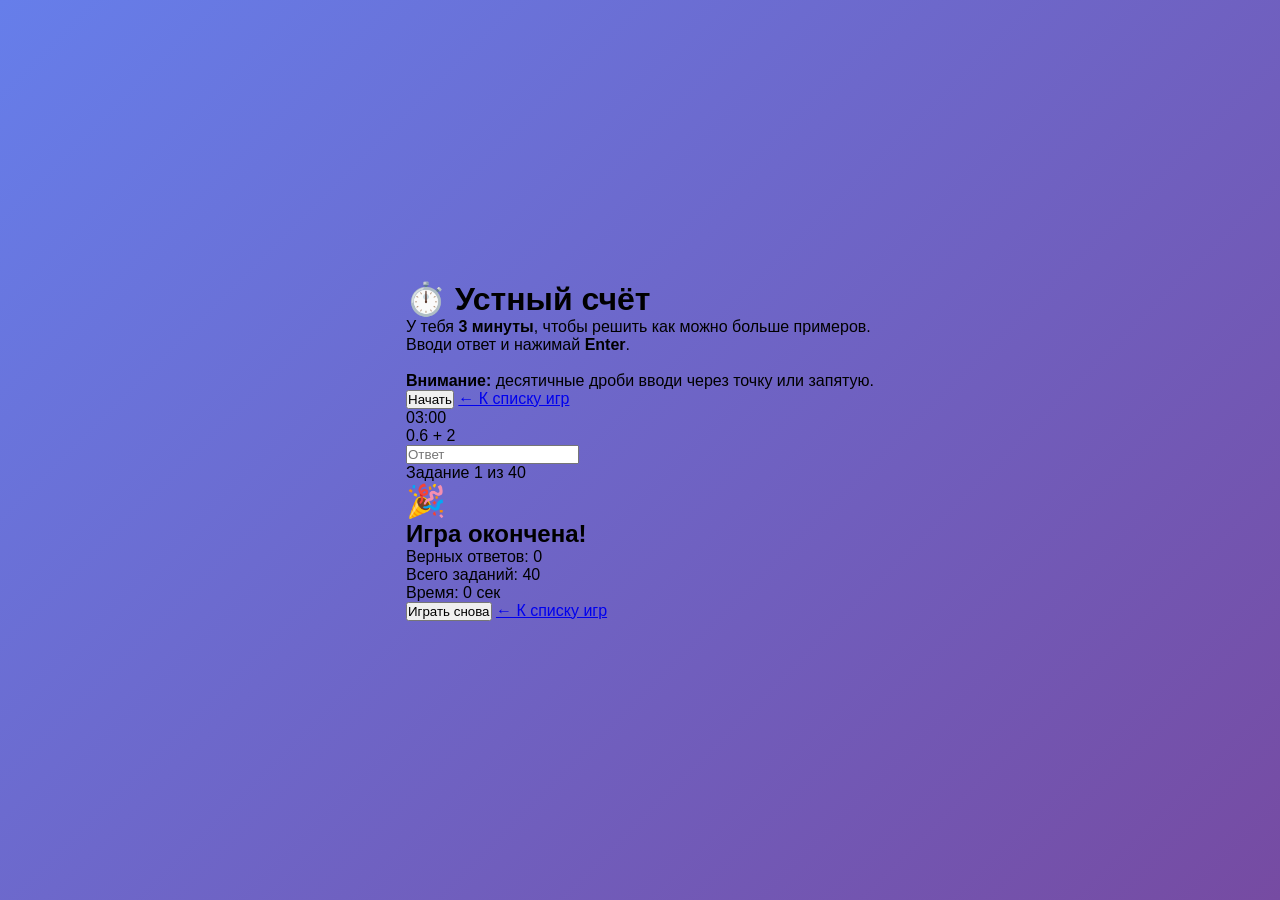
==== games/mental-count.html @ 479f4a2e "Create mental-count.html" ====
<!DOCTYPE html>
<html lang="ru">
<head>
    <meta charset="UTF-8">
    <meta name="viewport" content="width=device-width, initial-scale=1.0">
    <title>Устный счёт | 7 класс</title>
    <link rel="stylesheet" href="../style.css">
    <link rel="stylesheet" href="mental-count.css">
</head>
<body>
    <div class="game-container">

        <!-- Стартовый экран -->
        <div id="start-screen" class="screen active">
            <div class="start-card">
                <h1>⏱️ Устный счёт</h1>
                <p class="rules">
                    У тебя <b>3 минуты</b>, чтобы решить как можно больше примеров.<br>
                    Вводи ответ и нажимай <b>Enter</b>.<br><br>
                    <b>Внимание:</b> десятичные дроби вводи через точку или запятую.
                </p>
                <button id="start-btn" class="big-btn">Начать</button>
                <a href="../class7.html" class="back-link">← К списку игр</a>
            </div>
        </div>

        <!-- Игровой экран -->
        <div id="game-screen" class="screen">
            <div class="timer" id="timer">03:00</div>

            <div class="task-card" id="task-card">
                <div class="task-text" id="task-text">0.6 + 2</div>
            </div>

            <input type="text"
                   id="answer-input"
                   class="answer-input"
                   placeholder="Ответ"
                   autocomplete="off"
                   inputmode="text">

            <div class="progress-info">
                <span id="progress">Задание 1 из 40</span>
            </div>
        </div>

        <!-- Экран результата -->
        <div id="result-screen" class="screen">
            <div class="result-card">
                <h1 id="result-emoji">🎉</h1>
                <h2>Игра окончена!</h2>
                <p class="result-line">Верных ответов: <span id="correct-count">0</span></p>
                <p class="result-line">Всего заданий: <span id="total-count">40</span></p>
                <p class="result-line">Время: <span id="time-taken">0</span> сек</p>
                <button id="restart-btn" class="big-btn">Играть снова</button>
                <a href="../class7.html" class="back-link">← К списку игр</a>
            </div>
        </div>

    </div>

    <script src="mental-count.js"></script>
</body>
</html>
---- style.css ----
* {
    margin: 0;
    padding: 0;
    box-sizing: border-box;
    font-family: 'Segoe UI', Tahoma, sans-serif;
}

body {
    min-height: 100vh;
    background: linear-gradient(135deg, #667eea 0%, #764ba2 100%);
    display: flex;
    align-items: center;
    justify-content: center;
    padding: 20px;
}

.container {
    max-width: 1100px;
    width: 100%;
    text-align: center;
}

.main-title {
    font-size: 3rem;
    color: #fff;
    text-shadow: 3px 3px 0 rgba(0,0,0,0.2);
    margin-bottom: 10px;
}

.subtitle {
    color: #fff;
    font-size: 1.3rem;
    margin-bottom: 40px;
    opacity: 0.95;
}

.classes-grid {
    display: grid;
    grid-template-columns: repeat(auto-fit, minmax(160px, 1fr));
    gap: 20px;
    padding: 20px;
}

.class-card {
    background: #fff;
    border-radius: 20px;
    padding: 30px 15px;
    text-decoration: none;
    color: #333;
    box-shadow: 0 10px 30px rgba(0,0,0,0.2);
    transition: transform 0.25s, box-shadow 0.25s;
    position: relative;
    overflow: hidden;
}

.class-card:hover {
    transform: translateY(-8px) scale(1.03);
    box-shadow: 0 15px 40px rgba(0,0,0,0.3);
}

.class-number {
    font-size: 4rem;
    font-weight: 900;
    line-height: 1;
}

.class-label {
    font-size: 1.1rem;
    margin-top: 5px;
    opacity: 0.7;
}

/* Цвета для каждого класса */
.class-4 { border-bottom: 6px solid #ff6b6b; }
.class-4 .class-number { color: #ff6b6b; }

.class-5 { border-bottom: 6px solid #feca57; }
.class-5 .class-number { color: #feca57; }

.class-6 { border-bottom: 6px solid #48dbfb; }
.class-6 .class-number { color: #48dbfb; }

.class-7 { border-bottom: 6px solid #1dd1a1; }
.class-7 .class-number { color: #1dd1a1; }

.class-8 { border-bottom: 6px solid #a55eea; }
.class-8 .class-number { color: #a55eea; }

/* Страница списка игр */
.games-grid {
    display: grid;
    grid-template-columns: repeat(auto-fit, minmax(260px, 1fr));
    gap: 25px;
    margin-top: 30px;
}

.game-card {
    background: #fff;
    border-radius: 20px;
    padding: 30px 20px;
    text-decoration: none;
    color: #333;
    box-shadow: 0 10px 30px rgba(0,0,0,0.2);
    transition: transform 0.25s;
    display: flex;
    flex-direction: column;
    align-items: center;
    gap: 10px;
}

.game-card:hover {
    transform: translateY(-6px);
}

.game-emoji {
    font-size: 3.5rem;
}

.game-title {
    font-size: 1.4rem;
    font-weight: 700;
}

.game-desc {
    font-size: 0.95rem;
    opacity: 0.7;
    text-align: center;
}

.back-btn {
    display: inline-block;
    margin-top: 30px;
    padding: 12px 30px;
    background: rgba(255,255,255,0.2);
    color: #fff;
    text-decoration: none;
    border-radius: 30px;
    border: 2px solid #fff;
    font-weight: 600;
    transition: background 0.25s;
}

.back-btn:hover {
    background: rgba(255,255,255,0.35);
}
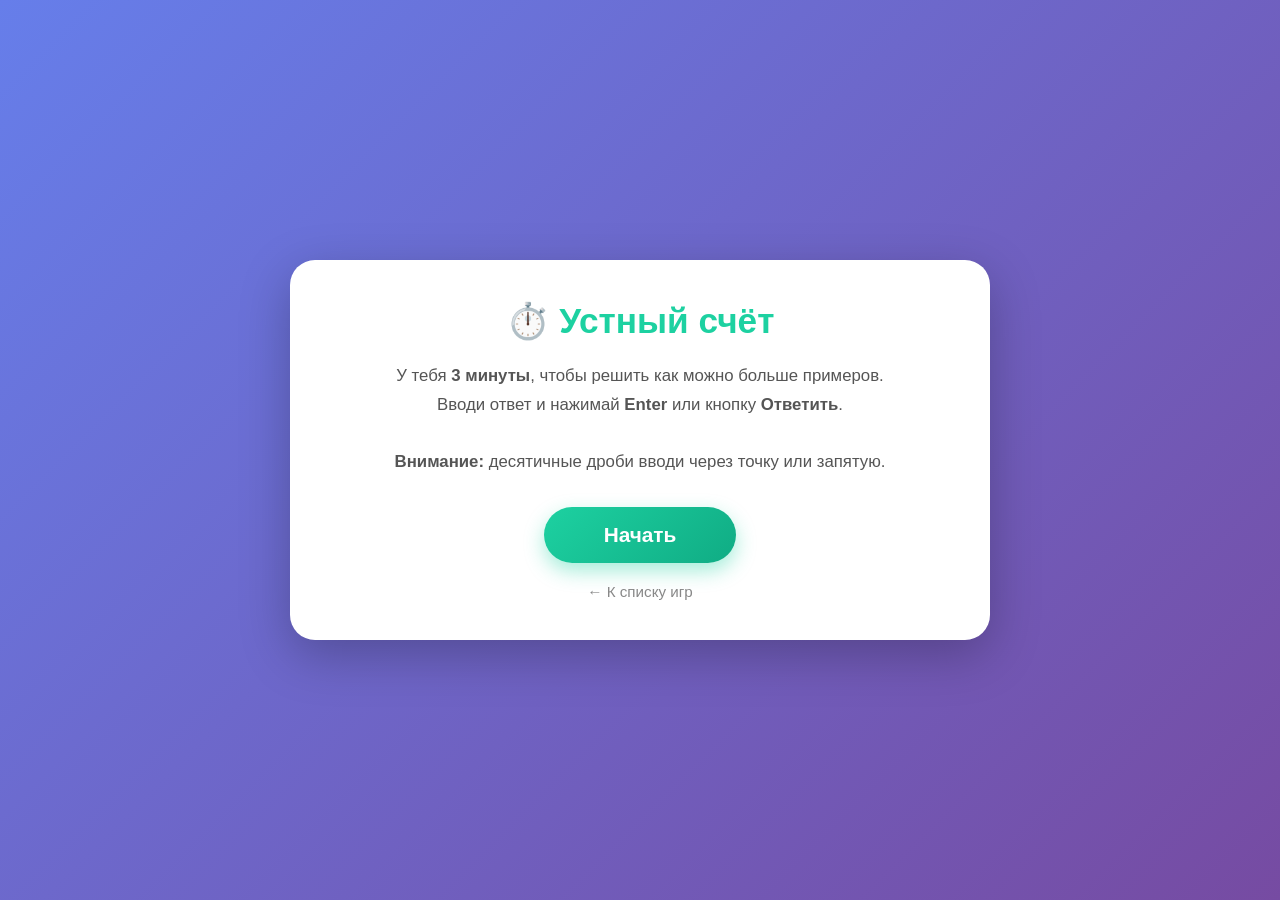
==== commit 9e65db8f: "Update mental-count.html" ====
--- a/games/mental-count.html
+++ b/games/mental-count.html
@@ -16,7 +16,7 @@
                 <h1>⏱️ Устный счёт</h1>
                 <p class="rules">
                     У тебя <b>3 минуты</b>, чтобы решить как можно больше примеров.<br>
-                    Вводи ответ и нажимай <b>Enter</b>.<br><br>
+                    Вводи ответ и нажимай <b>Enter</b> или кнопку <b>Ответить</b>.<br><br>
                     <b>Внимание:</b> десятичные дроби вводи через точку или запятую.
                 </p>
                 <button id="start-btn" class="big-btn">Начать</button>
@@ -38,6 +38,8 @@
                    placeholder="Ответ"
                    autocomplete="off"
                    inputmode="text">
+
+            <button id="submit-btn" class="submit-btn">Ответить</button>
 
             <div class="progress-info">
                 <span id="progress">Задание 1 из 40</span>
--- a/games/mental-count.css
+++ b/games/mental-count.css
@@ -0,0 +1,187 @@
+.game-container {
+    max-width: 700px;
+    width: 100%;
+    margin: 0 auto;
+}
+
+.screen {
+    display: none;
+}
+
+.screen.active {
+    display: block;
+    animation: fadeIn 0.4s ease;
+}
+
+@keyframes fadeIn {
+    from { opacity: 0; transform: scale(0.97); }
+    to { opacity: 1; transform: scale(1); }
+}
+
+/* Стартовый и результат */
+.start-card, .result-card {
+    background: #fff;
+    border-radius: 25px;
+    padding: 40px 30px;
+    text-align: center;
+    box-shadow: 0 15px 50px rgba(0,0,0,0.25);
+}
+
+.start-card h1 {
+    color: #1dd1a1;
+    margin-bottom: 20px;
+    font-size: 2.2rem;
+}
+
+.rules {
+    color: #555;
+    line-height: 1.7;
+    margin-bottom: 30px;
+    font-size: 1.05rem;
+}
+
+.big-btn {
+    background: linear-gradient(135deg, #1dd1a1, #10ac84);
+    color: #fff;
+    border: none;
+    padding: 16px 60px;
+    font-size: 1.3rem;
+    font-weight: 700;
+    border-radius: 50px;
+    cursor: pointer;
+    box-shadow: 0 8px 20px rgba(29,209,161,0.4);
+    transition: transform 0.2s, box-shadow 0.2s;
+}
+
+.big-btn:hover {
+    transform: translateY(-3px);
+    box-shadow: 0 12px 25px rgba(29,209,161,0.6);
+}
+
+.big-btn:active {
+    transform: translateY(0);
+}
+
+.back-link {
+    display: block;
+    margin-top: 20px;
+    color: #888;
+    text-decoration: none;
+    font-size: 0.95rem;
+}
+
+.back-link:hover { color: #555; }
+
+/* Игровой экран */
+.timer {
+    font-size: 3rem;
+    font-weight: 900;
+    color: #fff;
+    text-align: center;
+    margin-bottom: 25px;
+    text-shadow: 3px 3px 0 rgba(0,0,0,0.15);
+    letter-spacing: 2px;
+    transition: color 0.3s;
+}
+
+.timer.warning {
+    color: #ff6b6b;
+    animation: pulse 0.7s infinite;
+}
+
+@keyframes pulse {
+    0%, 100% { transform: scale(1); }
+    50% { transform: scale(1.08); }
+}
+
+.task-card {
+    background: #fff;
+    border-radius: 25px;
+    padding: 50px 30px;
+    text-align: center;
+    box-shadow: 0 15px 40px rgba(0,0,0,0.25);
+    margin-bottom: 25px;
+}
+
+.task-text {
+    font-size: 3rem;
+    font-weight: 800;
+    color: #2d3436;
+    letter-spacing: 1px;
+}
+
+.task-card.correct {
+    animation: correctFlash 0.5s;
+}
+
+@keyframes correctFlash {
+    0% { background: #fff; }
+    50% { background: #d4f8e8; }
+    100% { background: #fff; }
+}
+
+.task-card.wrong {
+    animation: shake 0.4s;
+}
+
+@keyframes shake {
+    0%, 100% { transform: translateX(0); }
+    25% { transform: translateX(-10px); }
+    75% { transform: translateX(10px); }
+}
+
+.answer-input {
+    width: 100%;
+    padding: 20px;
+    font-size: 1.8rem;
+    text-align: center;
+    border: 3px solid rgba(255,255,255,0.6);
+    border-radius: 20px;
+    background: rgba(255,255,255,0.95);
+    outline: none;
+    font-weight: 700;
+    color: #2d3436;
+    transition: border-color 0.2s;
+}
+
+.answer-input:focus {
+    border-color: #fff;
+    box-shadow: 0 0 0 5px rgba(255,255,255,0.3);
+}
+
+.progress-info {
+    text-align: center;
+    margin-top: 20px;
+    color: #fff;
+    font-size: 1.1rem;
+    opacity: 0.9;
+}
+
+/* Результат */
+.result-card h2 {
+    color: #2d3436;
+    margin-bottom: 20px;
+}
+
+#result-emoji {
+    font-size: 4rem;
+    margin-bottom: 10px;
+}
+
+.result-line {
+    font-size: 1.3rem;
+    color: #555;
+    margin: 10px 0;
+}
+
+.result-line span {
+    font-weight: 800;
+    color: #1dd1a1;
+}
+css
+.task-hint {
+    font-size: 1.1rem;
+    color: #888;
+    margin-top: 15px;
+    font-weight: 500;
+}
